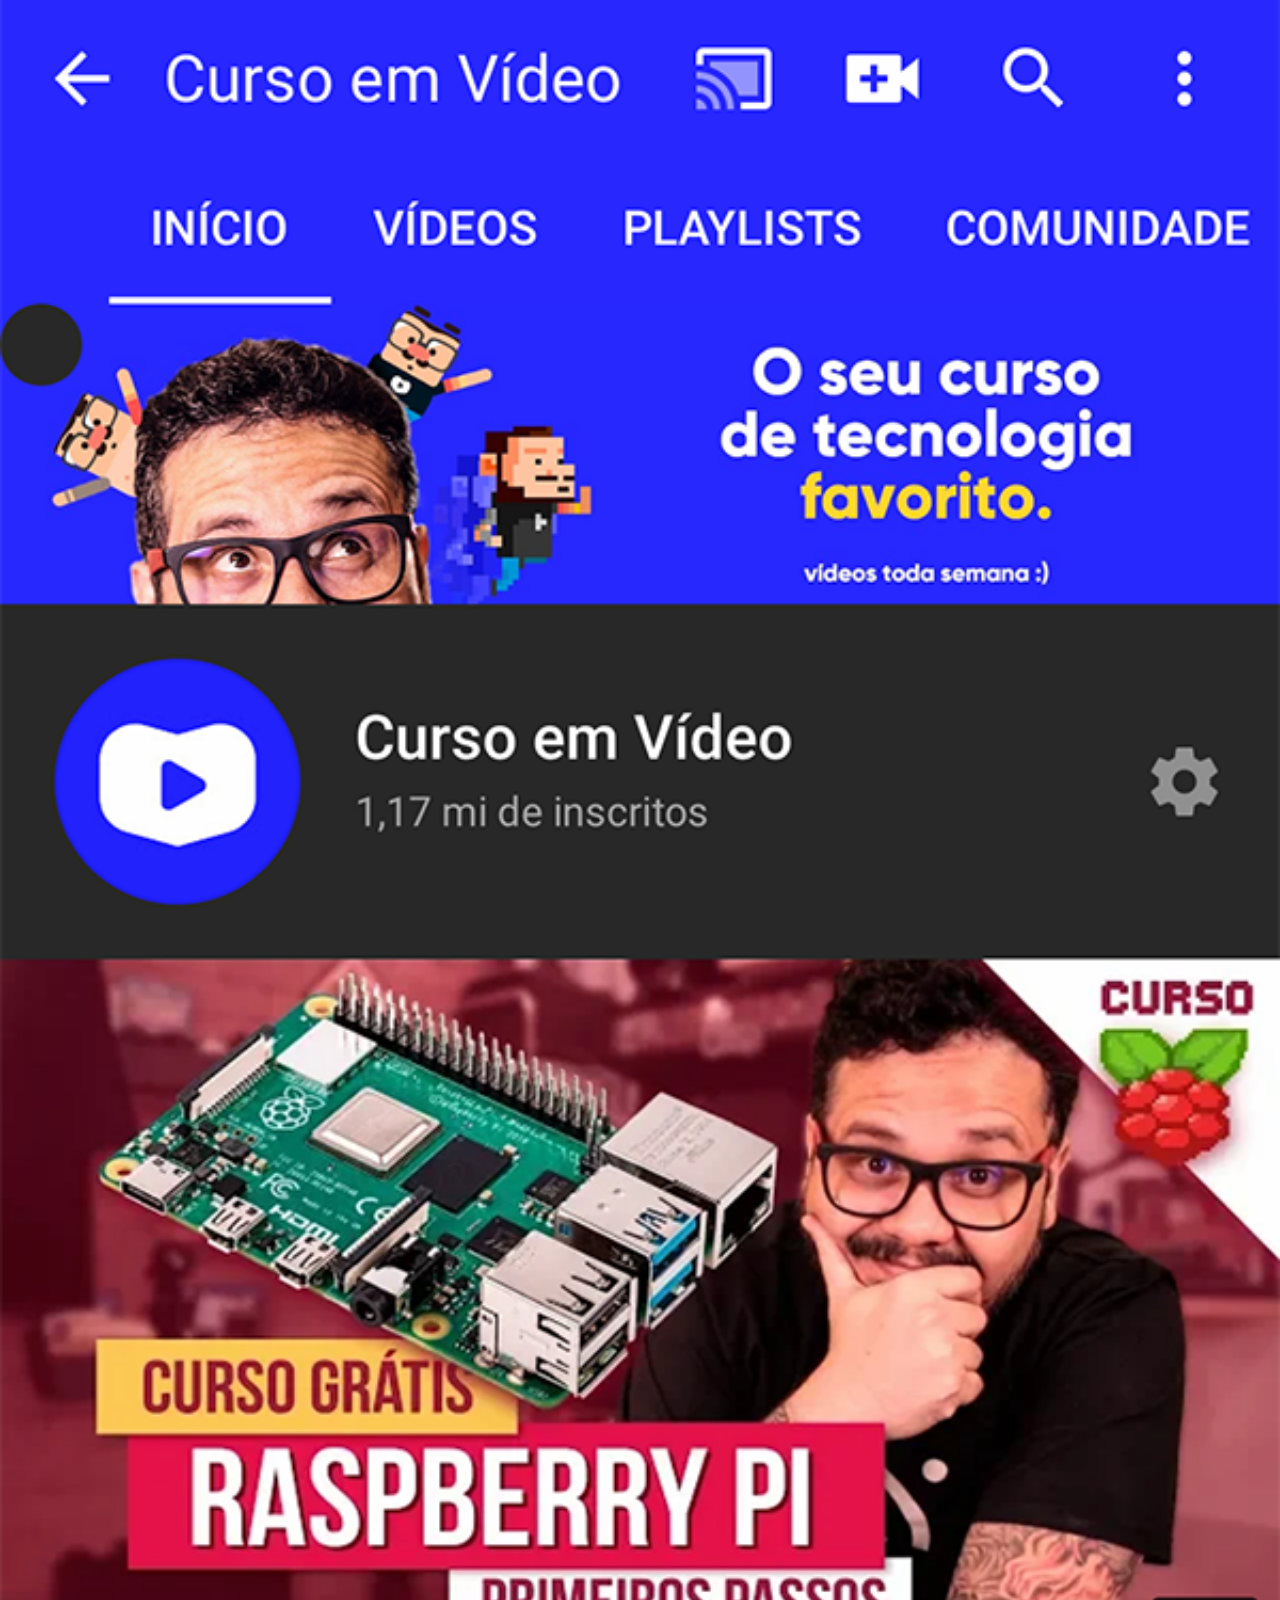
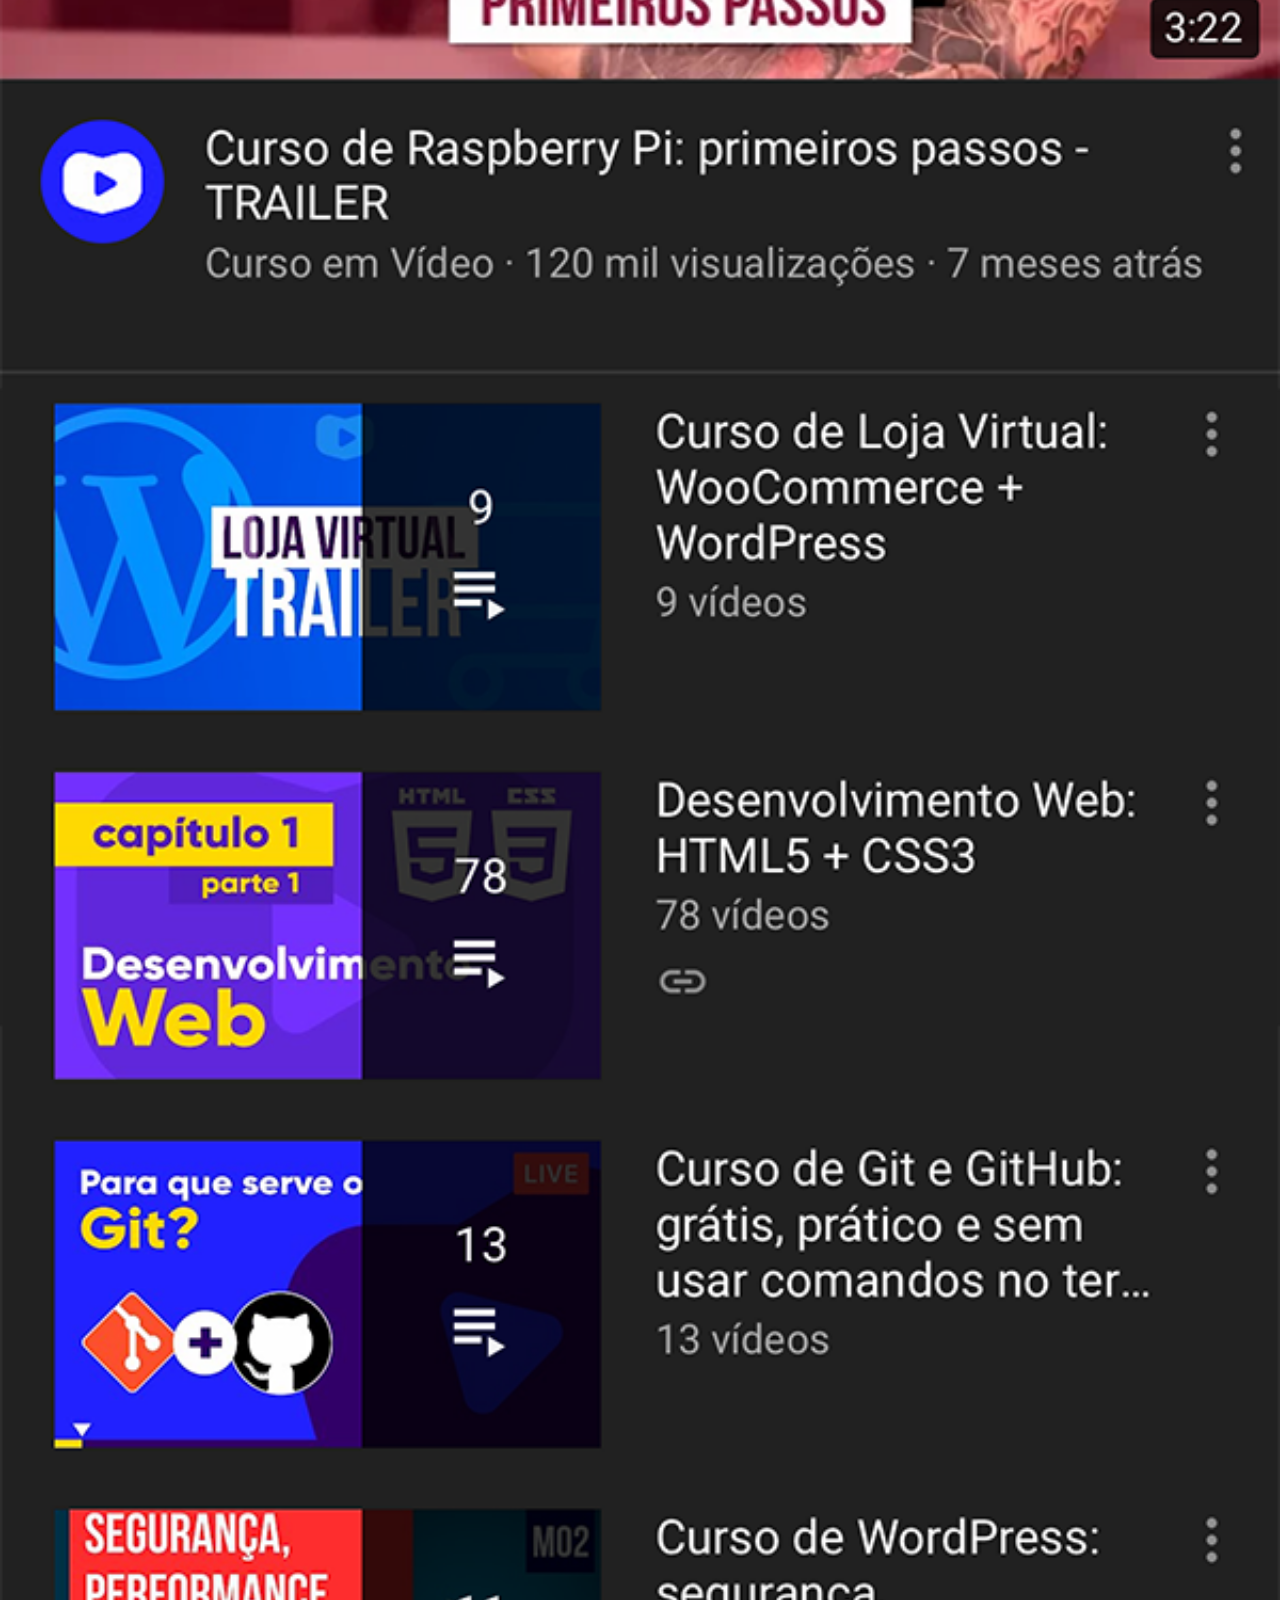
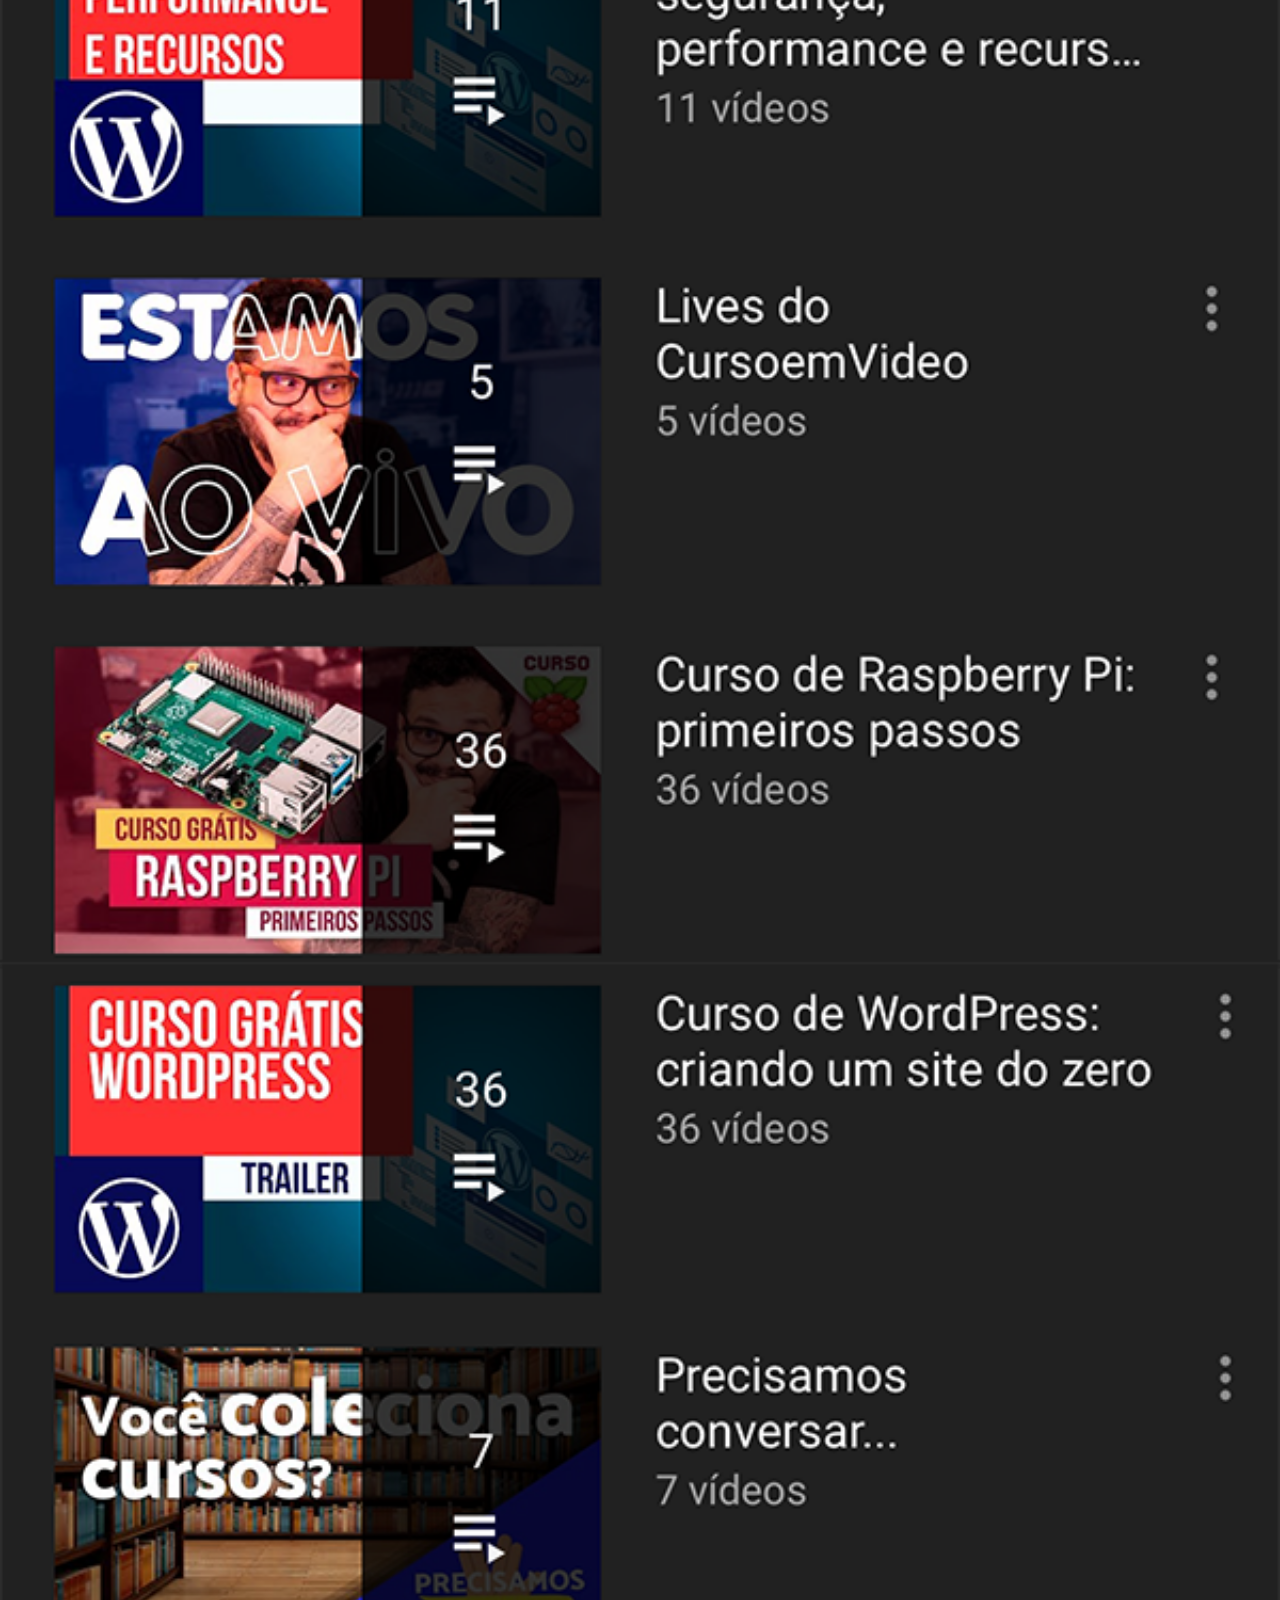
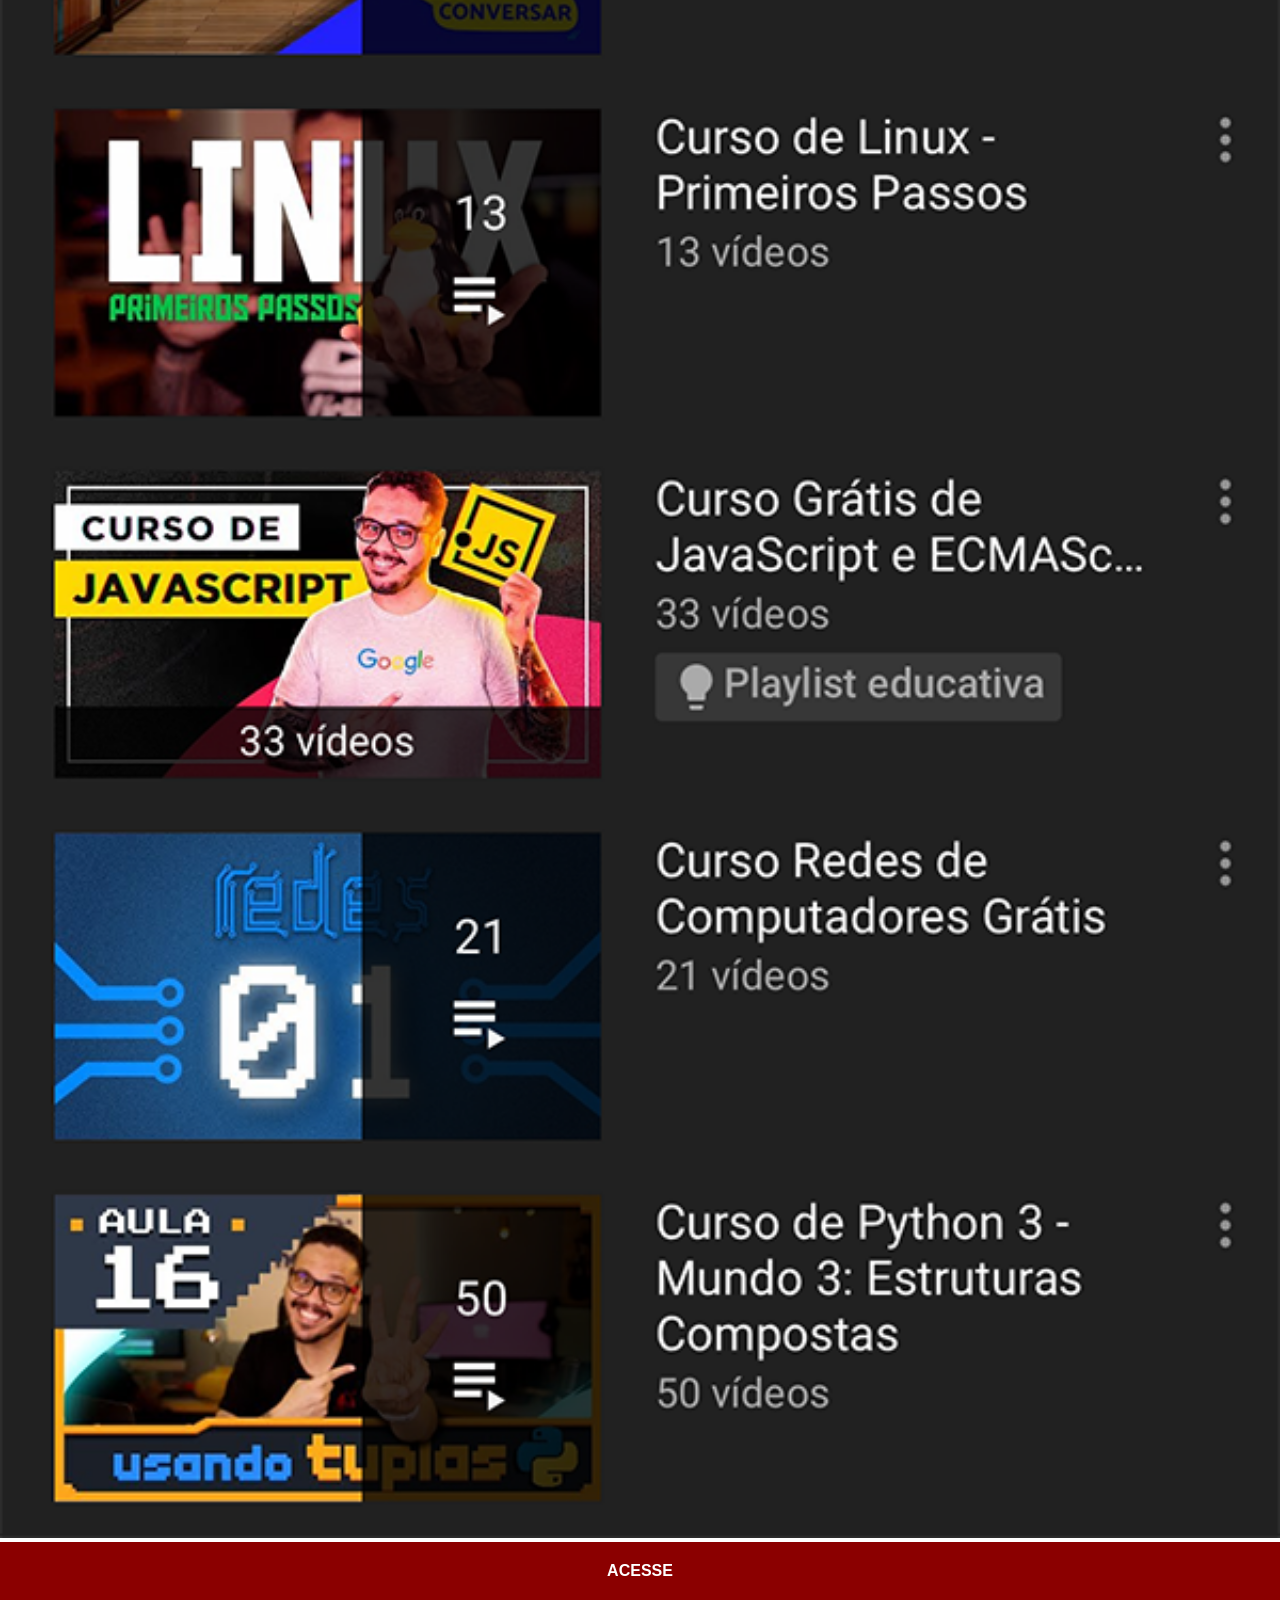
==== youtube.html @ 7ff017f8 "Criei as páginas das redes sociais" ====
<!DOCTYPE html>
<html lang="pt-br">
<head>
    <meta charset="UTF-8">
    <meta name="viewport" content="width=device-width, initial-scale=1.0">
    <title>YouTube</title>
    <link rel="stylesheet" href="estilos/social.css">
</head>
<body>

    <img src="imagens/tela-youtube.png" alt="YouTube">
    <a href="https://www.youtube.com/@CRRony-cu3ym" target="_blank">ACESSE</a>
    
</body>
</html>
---- estilos/social.css ----
@charset "UTF-8";

* {
    margin: 0px;
    padding: 0px;
    font-family: Arial, Helvetica, sans-serif;
}

::-webkit-scrollbar {
    width: 0px;
    height: 0px;
}

img {
    width: 100vw;
}

a {
    display: block;
    background-color: darkred;
    color: white;
    padding: 20px;
    text-align: center;
    font-weight: bolder;
    text-decoration: none;
}

a:hover {
    background-color: red;
}
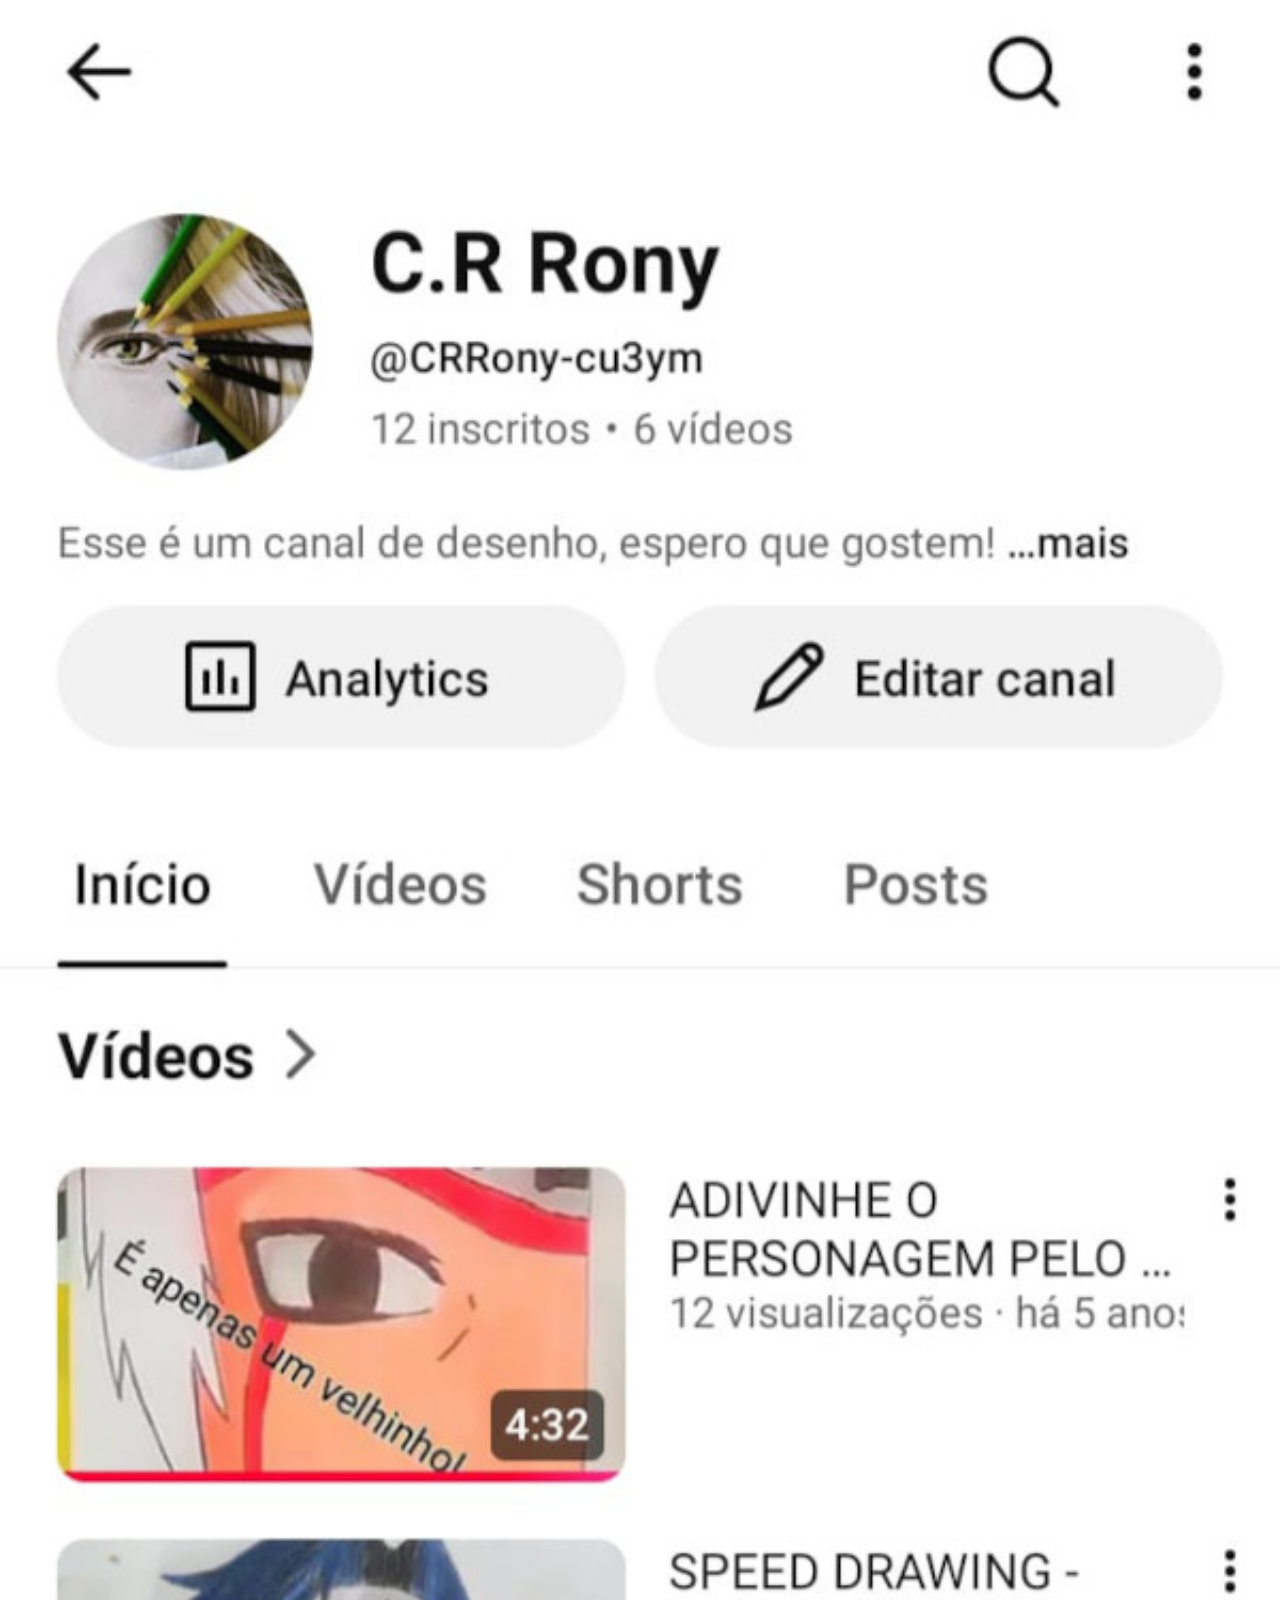
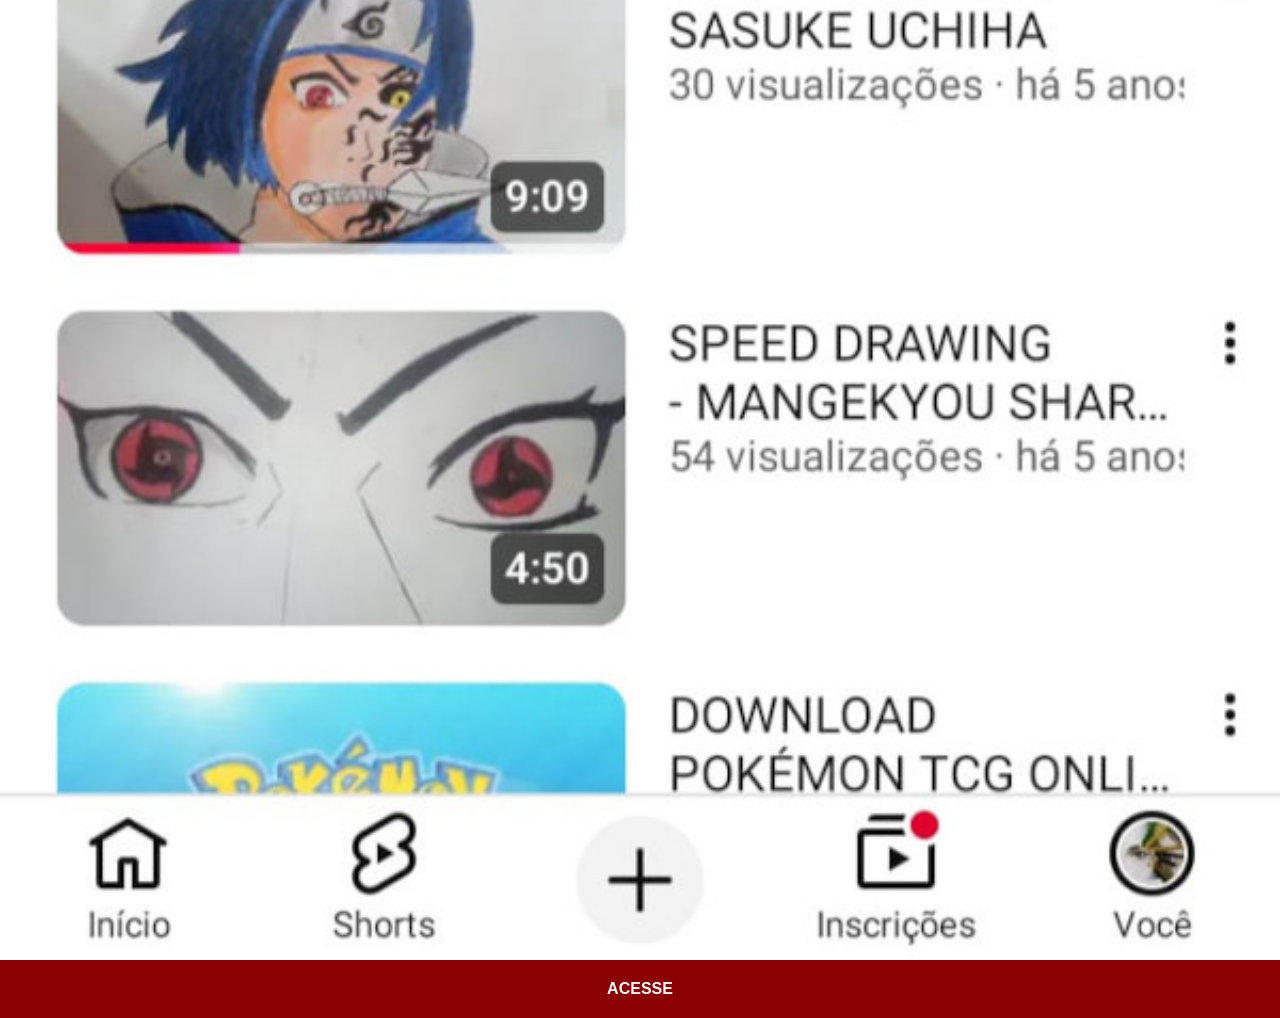
==== commit efe9fd09: "Correção dos arquivos" ====
--- a/youtube.html
+++ b/youtube.html
@@ -8,7 +8,7 @@
 </head>
 <body>
 
-    <img src="imagens/tela-youtube.png" alt="YouTube">
+    <img src="imagens/tela-youtube.jpg" alt="YouTube">
     <a href="https://www.youtube.com/@CRRony-cu3ym" target="_blank">ACESSE</a>
     
 </body>
